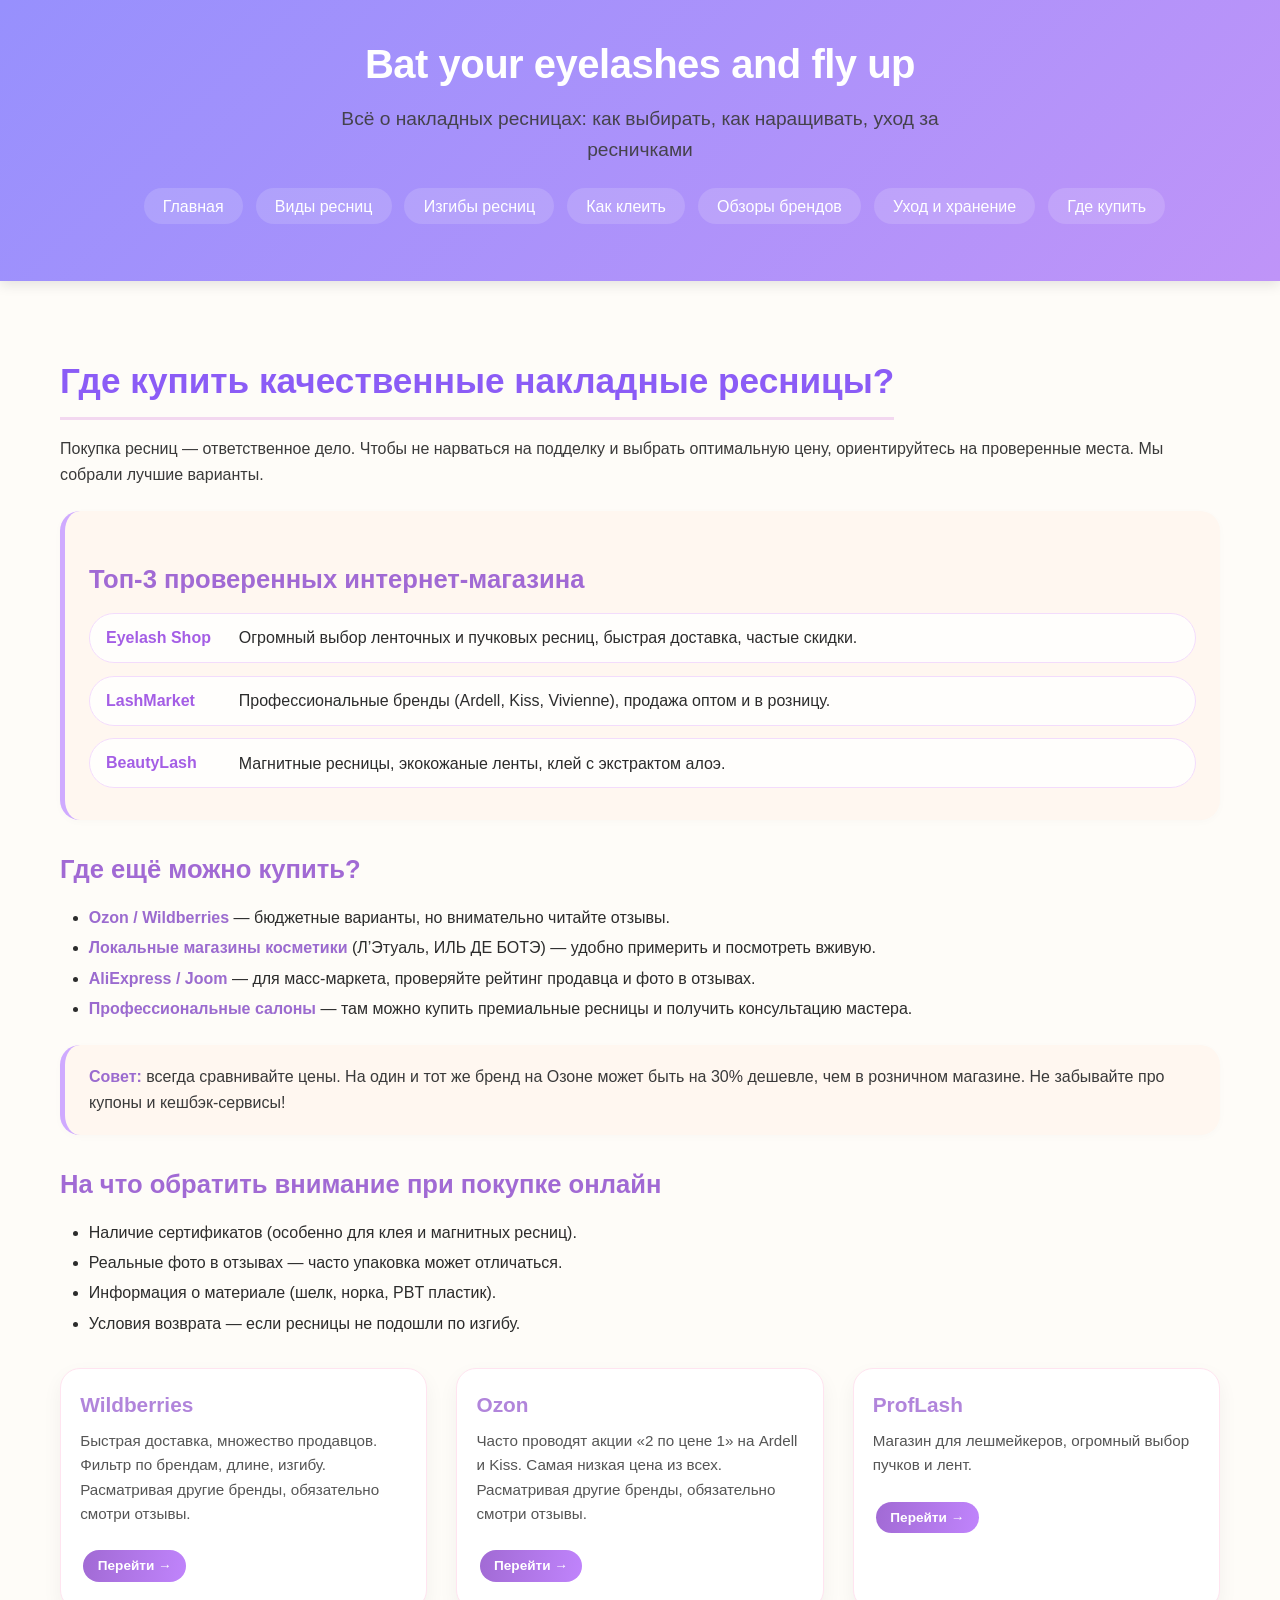
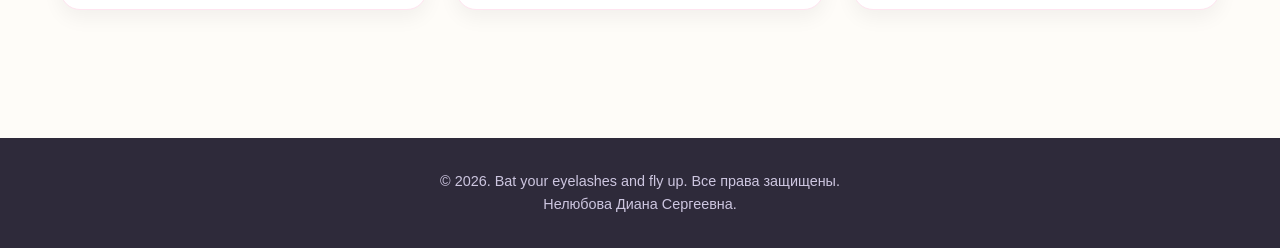
==== buy.html @ 488f1c17 "изменила название сайта,  структуру (добавила страниц)" ====
<!DOCTYPE html>
<html lang="ru">
<head>
    <meta charset="UTF-8">
    <meta name="viewport" content="width=device-width, initial-scale=1.0">
    <title>Где купить — Bat your eyelashes and fly up</title>
    <link rel="stylesheet" href="style.css">
</head>
<body>
    <header>
        <div class="container">
            <h1>Bat your eyelashes and fly up</h1>
            <p>Всё о накладных ресницах: как выбирать, как наращивать, уход за ресничками</p>
            <nav>
                <ul>
                    <li><a href="index.html">Главная</a></li>
                    <li><a href="types.html">Виды ресниц</a></li>
                    <li><a href="The-bends.html">Изгибы ресниц</a></li>
                    <li><a href="glue.html">Как клеить</a></li>
                    <li><a href="reviews.html">Обзоры брендов</a></li>
                    <li><a href="eyelash-care.html">Уход и хранение</a></li>
                    <li><a href="buy.html">Где купить</a></li>
                </ul>
            </nav>
        </div>
    </header>

    <main>
        <div class="container">
            <h2> Где купить качественные накладные ресницы?</h2>
            <p>Покупка ресниц — ответственное дело. Чтобы не нарваться на подделку и выбрать оптимальную цену, ориентируйтесь на проверенные места. Мы собрали лучшие варианты.</p>

            <div class="highlight">
                <h3> Топ‑3 проверенных интернет‑магазина</h3>
                <div class="store-item">
                    <span class="store-name">Eyelash Shop</span>
                    <span>Огромный выбор ленточных и пучковых ресниц, быстрая доставка, частые скидки.</span>
                </div>
                <div class="store-item">
                    <span class="store-name">LashMarket</span>
                    <span>Профессиональные бренды (Ardell, Kiss, Vivienne), продажа оптом и в розницу.</span>
                </div>
                <div class="store-item">
                    <span class="store-name">BeautyLash</span>
                    <span>Магнитные ресницы, экокожаные ленты, клей с экстрактом алоэ.</span>
                </div>
            </div>

            <h3> Где ещё можно купить?</h3>
            <ul>
                <li><strong>Ozon / Wildberries</strong> — бюджетные варианты, но внимательно читайте отзывы.</li>
                <li><strong>Локальные магазины косметики</strong> (Л’Этуаль, ИЛЬ ДЕ БОТЭ) — удобно примерить и посмотреть вживую.</li>
                <li><strong>AliExpress / Joom</strong> — для масс‑маркета, проверяйте рейтинг продавца и фото в отзывах.</li>
                <li><strong>Профессиональные салоны</strong> — там можно купить премиальные ресницы и получить консультацию мастера.</li>
            </ul>

            <div class="tip-box">
                <p> <strong>Совет:</strong> всегда сравнивайте цены. На один и тот же бренд на Озоне может быть на 30% дешевле, чем в розничном магазине. Не забывайте про купоны и кешбэк-сервисы!</p>
            </div>

            <h3> На что обратить внимание при покупке онлайн</h3>
            <ul>
                <li>Наличие сертификатов (особенно для клея и магнитных ресниц).</li>
                <li>Реальные фото в отзывах — часто упаковка может отличаться.</li>
                <li>Информация о материале (шелк, норка, PBT пластик).</li>
                <li>Условия возврата — если ресницы не подошли по изгибу.</li>
            </ul>

            <div class="card-grid">
                <div class="card">
                    <h4>Wildberries</h4>
                    <p>Быстрая доставка, множество продавцов. Фильтр по брендам, длине, изгибу. Расматривая другие бренды, обязательно смотри отзывы.</p>
                    <a href="#" class="btn btn-small">Перейти →</a>
                </div>
                <div class="card">
                    <h4> Ozon</h4>
                    <p>Часто проводят акции «2 по цене 1» на Ardell и Kiss. Самая низкая цена из всех. Расматривая другие бренды, обязательно смотри отзывы. </p>
                    <a href="#" class="btn btn-small">Перейти →</a>
                </div>
                <div class="card">
                    <h4> ProfLash</h4>
                    <p>Магазин для лешмейкеров, огромный выбор пучков и лент.</p>
                    <a href="#" class="btn btn-small">Перейти →</a>
                </div>
            </div>
        </div>
    </main>

    <footer>
        <div class="container">
            <p>&copy; 2026. Bat your eyelashes and fly up. Все права защищены.</p>
            <p>Нелюбова Диана Сергеевна.</p>
        </div>
    </footer>
</body>
</html>
---- style.css ----
:root {
  /* светлая тема (по умолчанию) */
  --bg-primary: #fff9f7;
  --bg-secondary: #ffe9e3;
  --text-primary: #2d1b2e;
  --text-secondary: #5e3a5e;
  --accent: #d49b8f;
  --accent-hover: #b87a6e;
  --card-bg: #ffffff;
  --border: #f0d5cf;
  --header-bg: #fff0eb;
  --footer-bg: #fae6df;
  --btn-primary-bg: #d49b8f;
  --btn-primary-text: #2d1b2e;
  --shadow: rgba(0,0,0,0.05);
}

body.dark {
  --bg-primary: #1e1a2b;
  --bg-secondary: #2a2438;
  --text-primary: #f0e9f0;
  --text-secondary: #cdb8d4;
  --accent: #c28b7a;
  --accent-hover: #a56f60;
  --card-bg: #2d263b;
  --border: #433c55;
  --header-bg: #231f32;
  --footer-bg: #181524;
  --btn-primary-bg: #c28b7a;
  --btn-primary-text: #1e1a2b;
  --shadow: rgba(0,0,0,0.3);
}

* {
margin: 0;
padding: 0;
box-sizing: border-box;
}

body {
font-family: 'Segoe UI', 'Arial', sans-serif;
line-height: 1.6;
color: #2c2c2c;
background-color: #fefcf8;
}

.container {
max-width: 1200px;
margin: 0 auto;
padding: 0 20px;
}

/* Header */
header {
background: linear-gradient(135deg, #9790fd 0%, #bf94f8 100%);
padding: 2rem 0;
text-align: center;
color: white;
box-shadow: 0 4px 12px rgba(0, 0, 0, 0.1);
}

header h1 {
font-size: 2.5rem;
margin-bottom: 0.5rem;
letter-spacing: -0.5px;
}

header p {
font-size: 1.2rem;
opacity: 0.9;
max-width: 700px;
margin: 0 auto;
}

/* Navigation */
nav ul {
list-style: none;
display: flex;
justify-content: center;
flex-wrap: wrap;
gap: 0.8rem;
margin-top: 1.8rem;
}

nav a {
color: white;
text-decoration: none;
padding: 0.6rem 1.2rem;
border-radius: 40px;
font-weight: 500;
transition: all 0.3s ease;
background: rgba(255, 255, 255, 0.15);
backdrop-filter: blur(2px);
}

nav a:hover {
background: rgba(255, 255, 255, 0.35);
transform: translateY(-2px);
}

/* Main content */
main {
padding: 3rem 0;
min-height: 70vh;
}

section {
margin-bottom: 3rem;
}

h2 {
color: #8b5cf6;
font-size: 2.2rem;
margin: 1.5rem 0 1rem 0;
padding-bottom: 0.5rem;
border-bottom: 3px solid #f3d8f0;
display: inline-block;
}

h3 {
color: #a16ad4;
font-size: 1.6rem;
margin-top: 1.8rem;
margin-bottom: 0.8rem;
font-weight: 600;
}

p {
margin-bottom: 1rem;
color: #3a3a3a;
}

/* Списки */
ul, ol {
margin: 1rem 0 1.5rem 1.8rem;
}

li {
margin-bottom: 0.4rem;
line-height: 1.5;
}

strong {
color: #9b6bcf;
}

/* Карточки для обзоров, товаров */
.card-grid {
display: flex;
flex-wrap: wrap;
gap: 1.8rem;
margin: 2rem 0;
}

.card {
background: white;
border-radius: 20px;
overflow: hidden;
box-shadow: 0 8px 20px rgba(0, 0, 0, 0.05);
transition: transform 0.25s, box-shadow 0.25s;
flex: 1 1 280px;
padding: 1.2rem;
border: 1px solid #ffe4f0;
}

.card:hover {
transform: translateY(-5px);
box-shadow: 0 15px 30px rgba(0, 0, 0, 0.1);
}

.card h4 {
font-size: 1.3rem;
color: #b185db;
margin-bottom: 0.5rem;
}

.card p {
font-size: 0.95rem;
color: #555;
}

/* Таблицы (для сравнения, брендов) */
table {
width: 100%;
border-collapse: collapse;
background: white;
border-radius: 16px;
overflow: hidden;
box-shadow: 0 2px 12px rgba(0, 0, 0, 0.05);
margin: 1.5rem 0;
}

th, td {
padding: 0.9rem 1rem;
text-align: left;
border-bottom: 1px solid #f0e0e8;
}

th {
background: #f8f0fc;
color: #7c4d9e;
font-weight: 700;
font-size: 1rem;
}

tr:hover td {
background-color: #fef6fb;
}

/* Кнопки (для покупки, деталей) */
.btn {
display: inline-block;
background: linear-gradient(100deg, #a16ad4, #c084fc);
color: white;
padding: 0.6rem 1.2rem;
border-radius: 40px;
text-decoration: none;
font-weight: 600;
transition: all 0.2s;
border: none;
cursor: pointer;
margin: 0.5rem 0.2rem;
}

.btn-small {
padding: 0.3rem 0.9rem;
font-size: 0.85rem;
}

.btn:hover {
background: #8b5cf6;
transform: scale(0.97);
box-shadow: 0 4px 10px rgba(0,0,0,0.1);
}

/* Блок с советами, акценты */
.highlight, .tip-box {
background: #fff7f0;
border-left: 5px solid #cfaaff;
padding: 1.2rem 1.5rem;
border-radius: 20px;
margin: 1.5rem 0;
box-shadow: 0 2px 8px rgba(0,0,0,0.02);
}

.tip-box p {
margin-bottom: 0;
}

/* Формы (возможно для связи / комментариев) */
.form-group {
margin-bottom: 1rem;
}

label {
display: block;
font-weight: 600;
color: #6b46a0;
margin-bottom: 0.3rem;
}

input, textarea, select {
width: 100%;
padding: 0.7rem;
border: 1px solid #e2cbe8;
border-radius: 24px;
background: white;
font-family: inherit;
}

input:focus, textarea:focus {
outline: none;
border-color: #b77ce0;
box-shadow: 0 0 0 3px rgba(161, 106, 212, 0.2);
}

/* Секция "Где купить" — список магазинов */
.store-item {
display: flex;
align-items: baseline;
gap: 0.8rem;
background: #ffffffcc;
padding: 0.7rem 1rem;
border-radius: 50px;
margin-bottom: 0.8rem;
backdrop-filter: blur(4px);
border: 1px solid #f3dcfc;
}

.store-name {
font-weight: bold;
min-width: 120px;
color: #a45ee5;
}

/* footer */
footer {
background: #2e2a3a;
color: #ddd8e8;
text-align: center;
padding: 2rem 0;
margin-top: 3rem;
font-size: 0.9rem;
}

footer p {
color: #cdc6e0;
margin: 0;
}

/* Адаптивность */
@media (max-width: 768px) {
header h1 {
font-size: 1.8rem;
}

header p {
font-size: 1rem;
}

nav ul {
flex-direction: column;
align-items: stretch;
gap: 0.5rem;
margin: 1rem 1rem 0;
}

nav a {
display: block;
text-align: center;
}

h2 {
font-size: 1.7rem;
}

h3 {
font-size: 1.3rem;
}

.container {
padding: 0 16px;
}

table, th, td {
font-size: 0.85rem;
padding: 0.6rem;
}

.card-grid {
flex-direction: column;
}
}

/* дополнительные мелочи для красоты */
img {
max-width: 100%;
border-radius: 16px;
}

hr {
margin: 1.8rem 0;
border: none;
height: 2px;
background: linear-gradient(90deg, #f0d0d8, #d9b4f0, #f0d0d8);
}

/* Стили для галереи (если потребуется) */
.gallery {
display: flex;
flex-wrap: wrap;
gap: 1rem;
justify-content: center;
}

/* Иконки или метки */
.badge {
background: #eeddff;
color: #8a4fc2;
font-size: 0.7rem;
padding: 0.2rem 0.6rem;
border-radius: 40px;
font-weight: bold;
margin-left: 0.5rem;
}
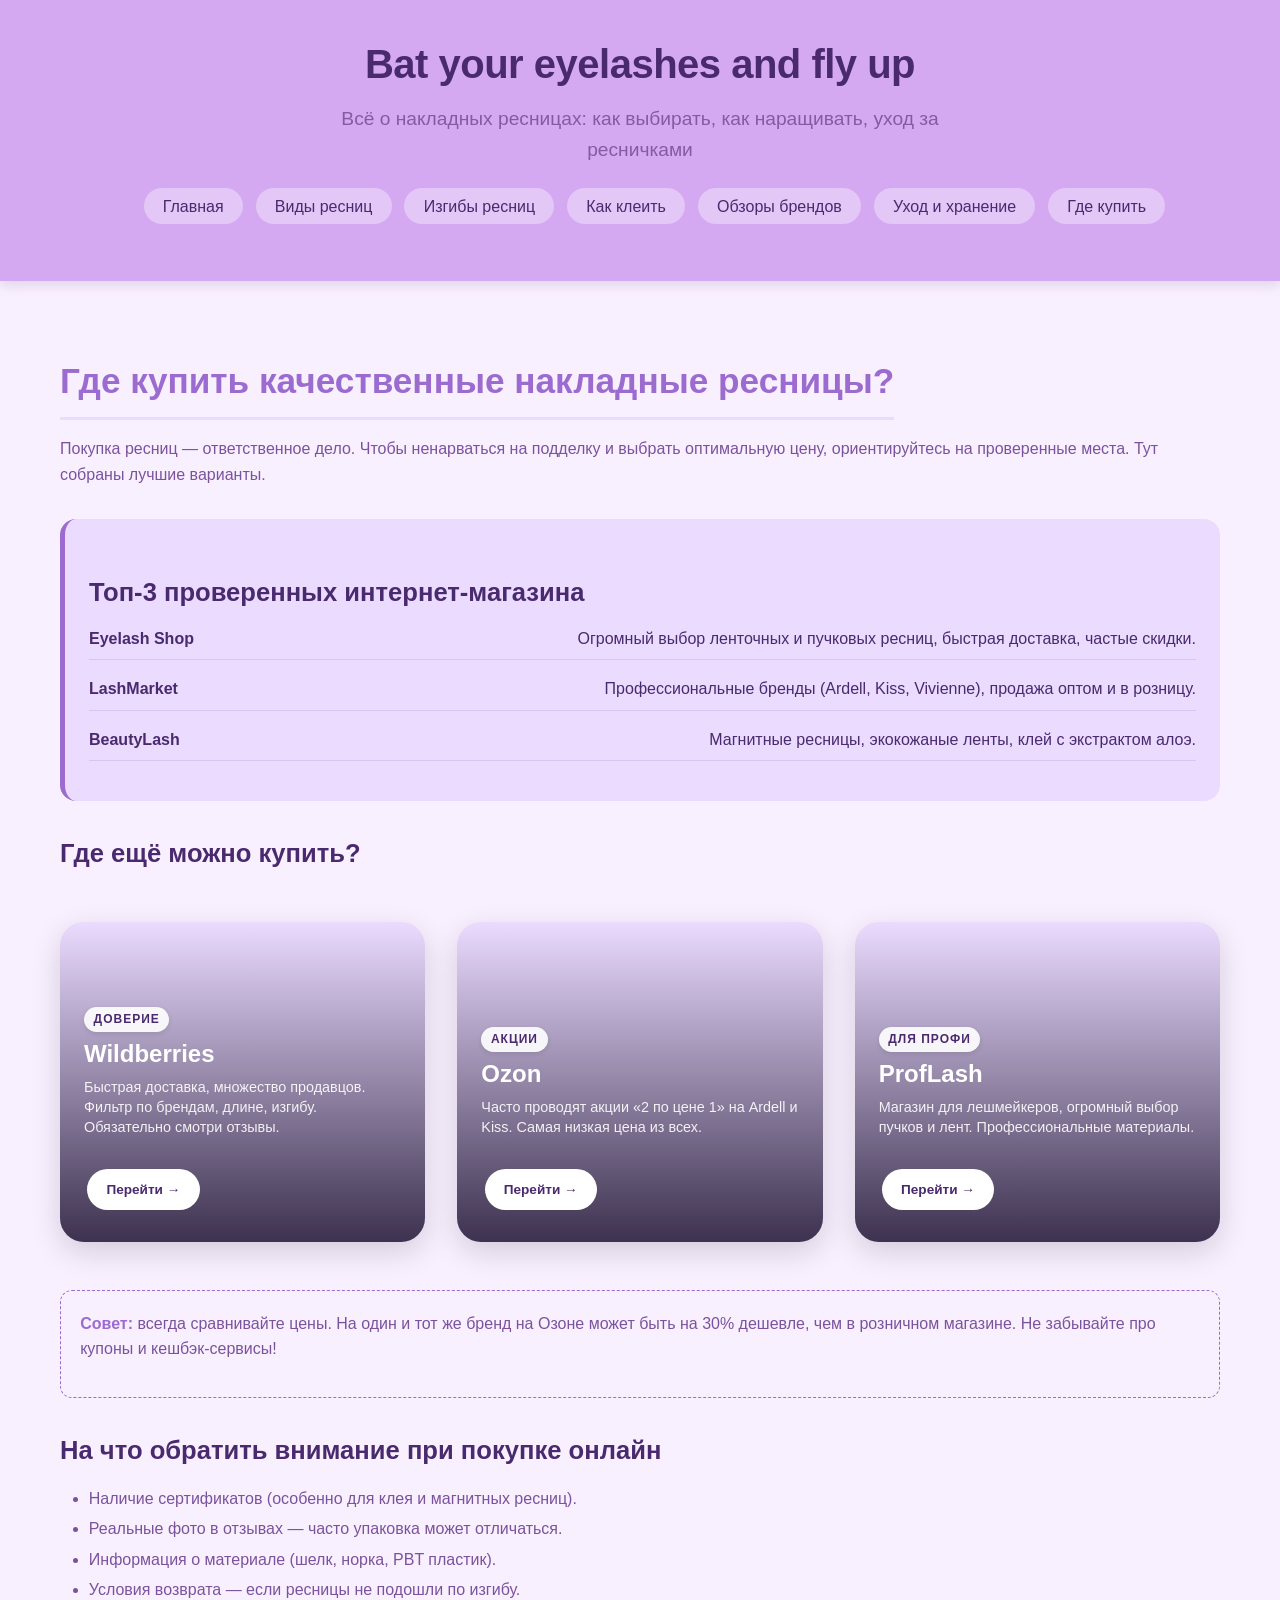
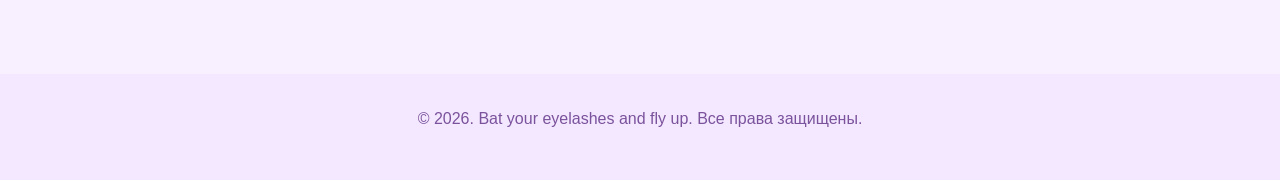
==== commit 6c7ca756: "сделана последняя страница и ее оформление (все ссылки переходы будут добавены позже) исправила путь" ====
--- a/buy.html
+++ b/buy.html
@@ -4,7 +4,7 @@
     <meta charset="UTF-8">
     <meta name="viewport" content="width=device-width, initial-scale=1.0">
     <title>Где купить — Bat your eyelashes and fly up</title>
-    <link rel="stylesheet" href="style.css">
+    <link rel="stylesheet" href="style/buy.css">
 </head>
 <body>
     <header>
@@ -28,7 +28,7 @@
     <main>
         <div class="container">
             <h2> Где купить качественные накладные ресницы?</h2>
-            <p>Покупка ресниц — ответственное дело. Чтобы не нарваться на подделку и выбрать оптимальную цену, ориентируйтесь на проверенные места. Мы собрали лучшие варианты.</p>
+            <p>Покупка ресниц — ответственное дело. Чтобы ненарваться на подделку и выбрать оптимальную цену, ориентируйтесь на проверенные места. Тут собраны лучшие варианты.</p>
 
             <div class="highlight">
                 <h3> Топ‑3 проверенных интернет‑магазина</h3>
@@ -47,12 +47,36 @@
             </div>
 
             <h3> Где ещё можно купить?</h3>
-            <ul>
-                <li><strong>Ozon / Wildberries</strong> — бюджетные варианты, но внимательно читайте отзывы.</li>
-                <li><strong>Локальные магазины косметики</strong> (Л’Этуаль, ИЛЬ ДЕ БОТЭ) — удобно примерить и посмотреть вживую.</li>
-                <li><strong>AliExpress / Joom</strong> — для масс‑маркета, проверяйте рейтинг продавца и фото в отзывах.</li>
-                <li><strong>Профессиональные салоны</strong> — там можно купить премиальные ресницы и получить консультацию мастера.</li>
-            </ul>
+            <div class="store-grid">
+    <article class="store-card" data-bg="url('https://images.unsplash.com/photo-1542291026-7eec264c27ff?q=80&w=500&auto=format&fit=crop')">
+        <div class="store-card__content">
+            <span class="store-badge">Доверие</span>
+            <h4>Wildberries</h4>
+            <p>Быстрая доставка, множество продавцов. Фильтр по брендам, длине, изгибу. Обязательно смотри отзывы.</p>
+            <a href="" class="btn btn-small">Перейти →</a>
+        </div>
+    </article>
+
+    <article class="store-card" data-bg="url('https://images.unsplash.com/photo-1556228497-fd3eb5e95703?q=80&w=500&auto=format&fit=crop')">
+        <div class="store-card__content">
+            <span class="store-badge">Акции</span>
+            <h4>Ozon</h4>
+            <p>Часто проводят акции «2 по цене 1» на Ardell и Kiss. Самая низкая цена из всех.</p>
+            <a href="" class="btn btn-small">Перейти →</a>
+
+        </div>
+    </article>
+
+    <article class="store-card" data-bg="url('https://images.unsplash.com/photo-1581091226825-a6a2a5aee158?q=80&w=500&auto=format&fit=crop')">
+        <div class="store-card__content">
+            <span class="store-badge">Для профи</span>
+            <h4>ProfLash</h4>
+            <p>Магазин для лешмейкеров, огромный выбор пучков и лент. Профессиональные материалы.</p>
+            <a href="" class="btn btn-small">Перейти →</a>
+        </div>
+    </article>
+</div>
+
 
             <div class="tip-box">
                 <p> <strong>Совет:</strong> всегда сравнивайте цены. На один и тот же бренд на Озоне может быть на 30% дешевле, чем в розничном магазине. Не забывайте про купоны и кешбэк-сервисы!</p>
@@ -66,22 +90,7 @@
                 <li>Условия возврата — если ресницы не подошли по изгибу.</li>
             </ul>
 
-            <div class="card-grid">
-                <div class="card">
-                    <h4>Wildberries</h4>
-                    <p>Быстрая доставка, множество продавцов. Фильтр по брендам, длине, изгибу. Расматривая другие бренды, обязательно смотри отзывы.</p>
-                    <a href="#" class="btn btn-small">Перейти →</a>
-                </div>
-                <div class="card">
-                    <h4> Ozon</h4>
-                    <p>Часто проводят акции «2 по цене 1» на Ardell и Kiss. Самая низкая цена из всех. Расматривая другие бренды, обязательно смотри отзывы. </p>
-                    <a href="#" class="btn btn-small">Перейти →</a>
-                </div>
-                <div class="card">
-                    <h4> ProfLash</h4>
-                    <p>Магазин для лешмейкеров, огромный выбор пучков и лент.</p>
-                    <a href="#" class="btn btn-small">Перейти →</a>
-                </div>
+        
             </div>
         </div>
     </main>
@@ -89,7 +98,6 @@
     <footer>
         <div class="container">
             <p>&copy; 2026. Bat your eyelashes and fly up. Все права защищены.</p>
-            <p>Нелюбова Диана Сергеевна.</p>
         </div>
     </footer>
 </body>
--- a/style/buy.css
+++ b/style/buy.css
@@ -0,0 +1,337 @@
+:root {
+  --bg-primary: #F9F0FF;
+  --bg-secondary: #EADBFF;
+  --text-primary: #4A2A6E;
+  --text-secondary: #7B529C;
+  --accent: #9B6BCF;
+  --accent-hover: #8254B3;
+  --card-bg: #FFFFFF;
+  --border: #D9C4F5;
+  --header-bg: #D4A9F2;
+  --footer-bg: #F3E8FF;
+  --btn-primary-bg: linear-gradient(135deg, #9B6BCF, #7B529C);
+  --btn-primary-text: #FFFFFF;
+  --shadow: rgba(75, 42, 107, 0.15);
+}
+
+body.dark {
+  --bg-primary: #2A1F3C;
+  --bg-secondary: #3E2F5A;
+  --text-primary: #E0D5F5;
+  --text-secondary: #C4B3E0;
+  --accent: #A98BD6;
+  --accent-hover: #9273C0;
+  --card-bg: #3A2B4A;
+  --border: #5A457A;
+  --header-bg: #4A3A5C;
+  --footer-bg: #352845;
+  --btn-primary-bg: linear-gradient(135deg, #A98BD6, #8A6FB8);
+  --btn-primary-text: #2A1F3C;
+  --shadow: rgba(0, 0, 0, 0.4);
+}
+
+* {
+  margin: 0;
+  padding: 0;
+  box-sizing: border-box;
+}
+
+body {
+  font-family: 'Segoe UI', 'Arial', sans-serif;
+  line-height: 1.6;
+  color: var(--text-primary);
+  background-color: var(--bg-primary);
+  transition: background-color 0.3s, color 0.3s;
+}
+
+.container {
+  max-width: 1200px;
+  margin: 0 auto;
+  padding: 0 20px;
+}
+
+header {
+  background-color: var(--header-bg);
+  padding: 2rem 0;
+  text-align: center;
+  color: var(--text-primary);
+  box-shadow: 0 4px 12px var(--shadow);
+}
+
+header h1 {
+  font-size: 2.5rem;
+  margin-bottom: 0.5rem;
+  letter-spacing: -0.5px;
+  color: var(--text-primary);
+}
+
+header p {
+  font-size: 1.2rem;
+  opacity: 0.9;
+  max-width: 700px;
+  margin: 0 auto;
+  color: var(--text-secondary);
+}
+
+nav ul {
+  list-style: none;
+  display: flex;
+  justify-content: center;
+  flex-wrap: wrap;
+  gap: 0.8rem;
+  margin-top: 1.8rem;
+}
+
+nav a {
+  color: var(--text-primary);
+  text-decoration: none;
+  padding: 0.6rem 1.2rem;
+  border-radius: 40px;
+  font-weight: 500;
+  transition: all 0.3s ease;
+  background: rgba(255, 255, 255, 0.35);
+  backdrop-filter: blur(2px);
+}
+
+nav a:hover {
+  background: rgba(255, 255, 255, 0.35);
+  transform: translateY(-2px);
+  color: #FFFFFF;
+}
+
+main {
+  padding: 3rem 0;
+  min-height: 70vh;
+}
+
+h2 {
+  color: var(--accent);
+  font-size: 2.2rem;
+  margin: 1.5rem 0 1rem 0;
+  padding-bottom: 0.5rem;
+  border-bottom: 3px solid var(--bg-secondary);
+  display: inline-block;
+}
+
+h3 {
+  color: var(--text-primary);
+  font-size: 1.6rem;
+  margin-top: 1.8rem;
+  margin-bottom: 0.8rem;
+  font-weight: 600;
+}
+
+p {
+  margin-bottom: 1rem;
+  color: var(--text-secondary);
+}
+
+ul,
+ol {
+  margin: 1rem 0 1.5rem 1.8rem;
+}
+
+li {
+  margin-bottom: 0.4rem;
+  line-height: 1.5;
+  color: var(--text-secondary);
+}
+
+strong {
+  color: var(--accent);
+}
+
+.highlight {
+  background-color: var(--bg-secondary);
+  padding: 1.5rem;
+  border-radius: 16px;
+  border-left: 5px solid var(--accent);
+  margin: 2rem 0;
+}
+
+.store-item {
+  display: flex;
+  justify-content: space-between;
+  align-items: baseline;
+  margin-bottom: 1rem;
+  padding-bottom: 0.5rem;
+  border-bottom: 1px solid var(--border);
+}
+
+.store-name {
+  font-weight: 600;
+  color: var(--text-primary);
+  flex: 0 0 200px;
+}
+
+.tip-box {
+  background-color: var(--bg-primary);
+  padding: 1.2rem;
+  border-radius: 12px;
+  border: 1px dashed var(--accent);
+  margin: 2rem 0;
+}
+
+.card-grid {
+  display: flex;
+  flex-wrap: wrap;
+  gap: 1.8rem;
+  margin: 2rem 0;
+}
+
+.card {
+  background: var(--card-bg);
+  border-radius: 20px;
+  overflow: hidden;
+  box-shadow: 0 8px 20px var(--shadow);
+  transition: transform 0.25s, box-shadow 0.25s;
+  flex: 1 1 280px;
+  padding: 1.2rem;
+  border: 1px solid var(--border);
+}
+
+.card:hover {
+  transform: translateY(-5px);
+  box-shadow: 0 15px 30px rgba(75, 42, 107, 0.2);
+}
+
+.card h4 {
+  font-size: 1.3rem;
+  color: var(--accent);
+  margin-bottom: 0.5rem;
+}
+
+.card p {
+  font-size: 0.95rem;
+  color: var(--text-secondary);
+}
+
+.btn {
+  display: inline-block;
+  background: var(--btn-primary-bg);
+  color: var(--btn-primary-text);
+  padding: 0.6rem 1.2rem;
+  border-radius: 40px;
+  text-decoration: none;
+  font-weight: 600;
+  transition: all 0.2s;
+  border: none;
+  cursor: pointer;
+  margin: 0.5rem 0.2rem;
+}
+
+.btn-small {
+  padding: 0.3rem 0.9rem;
+  font-size: 0.85rem;
+}
+
+.btn:hover {
+  transform: scale(0.97);
+  box-shadow: 0 4px 10px rgba(0, 0, 0, 0.1);
+}
+
+footer {
+  background-color: var(--footer-bg);
+  padding: 2rem 0;
+  text-align: center}
+
+.store-grid {
+    display: grid;
+    grid-template-columns: repeat(auto-fit, minmax(280px, 1fr));
+    gap: 2rem;
+    margin: 3rem 0;
+}
+
+.store-card {
+    position: relative;
+    height: 320px;
+    border-radius: 24px;
+    overflow: hidden;
+    background-color: var(--bg-secondary); 
+    background-image: var(--bg-image); 
+    background-size: cover;
+    background-position: center;
+    box-shadow: 0 10px 30px rgba(0, 0, 0, 0.15);
+    transition: transform 0.3s ease, box-shadow 0.3s ease;
+    display: flex;
+    align-items: flex-end; 
+    padding: 1.5rem;
+}
+
+.store-card[data-bg] {
+    --bg-image: var(--data-bg);
+}
+
+.store-card::before {
+    content: '';
+    position: absolute;
+    inset: 0;
+    background: linear-gradient(to top, rgba(42, 31, 60, 0.9), transparent); 
+    pointer-events: none;
+}
+
+.store-card:hover {
+    transform: translateY(-8px);
+    box-shadow: 0 20px 40px rgba(0, 0, 0, 0.25);
+}
+
+.store-card__content {
+    position: relative;
+    z-index: 2;
+    display: flex;
+    flex-direction: column;
+}
+
+.store-badge {
+    font-size: 0.75rem;
+    font-weight: 700;
+    text-transform: uppercase;
+    letter-spacing: 1px;
+    color: var(--text-primary);
+    background: rgba(255, 255, 255, 0.9);
+    padding: 0.2rem 0.6rem;
+    border-radius: 99px;
+    margin-bottom: 0.5rem;
+    align-self: flex-start;
+    box-shadow: 0 2px 5px rgba(0,0,0,0.1);
+}
+
+.store-card h4 {
+    font-size: 1.5rem;
+    color: #fff; 
+    margin: 0 0 0.5rem 0;
+    line-height: 1.2;
+}
+
+.store-card p {
+    color: rgba(255, 255, 255, 0.9); 
+    font-size: 0.9rem;
+    margin-bottom: 1.5rem;
+    line-height: 1.4;
+}
+
+.store-card .btn {
+    background: #fff;
+    color: var(--text-primary);
+    padding: 0.6rem 1.2rem;
+    border-radius: 50px;
+    font-weight: 700;
+    text-decoration: none;
+    align-self: flex-start;
+    transition: all 0.2s;
+}
+
+.store-card .btn:hover {
+    background: var(--accent);
+    color: #fff;
+    transform: scale(1.05);
+}
+
+@media (max-width: 600px) {
+    .store-card {
+        height: 280px;
+    }
+    .store-card h4 {
+        font-size: 1.3rem;
+    }
+}
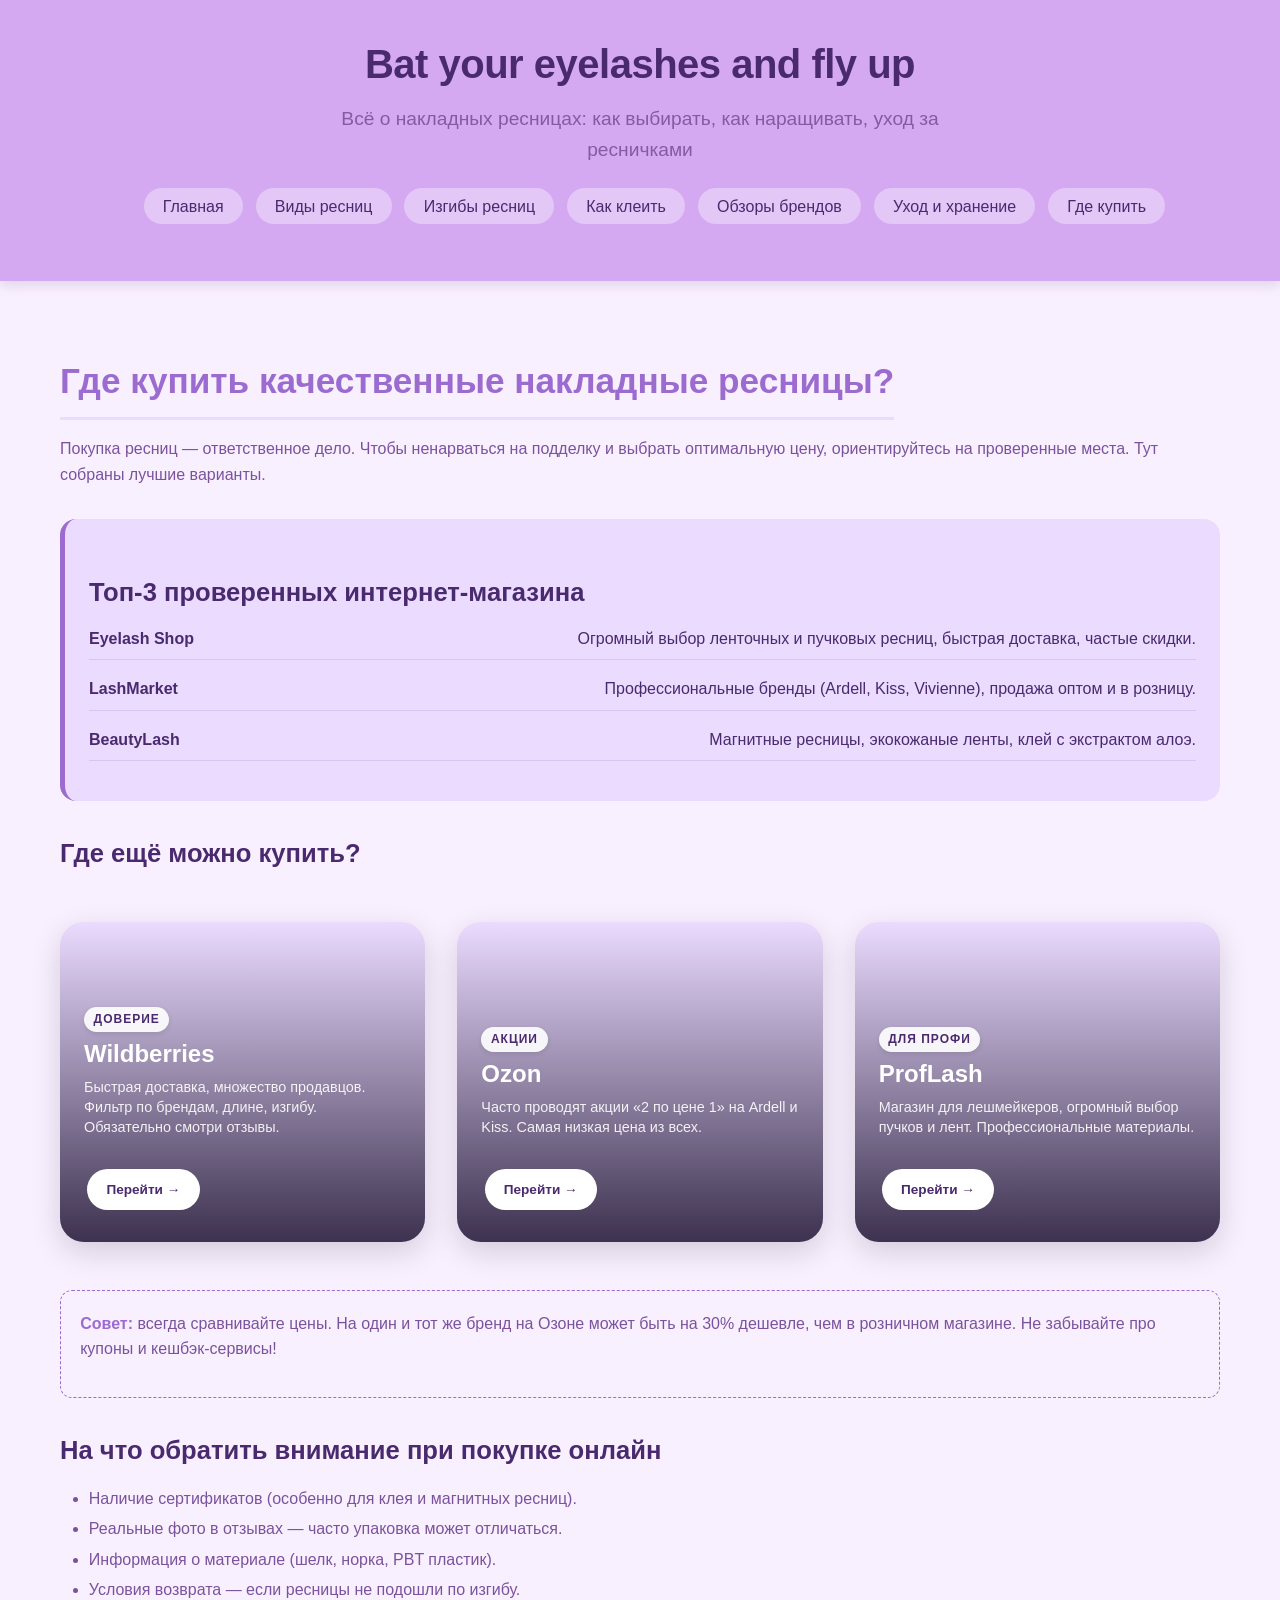
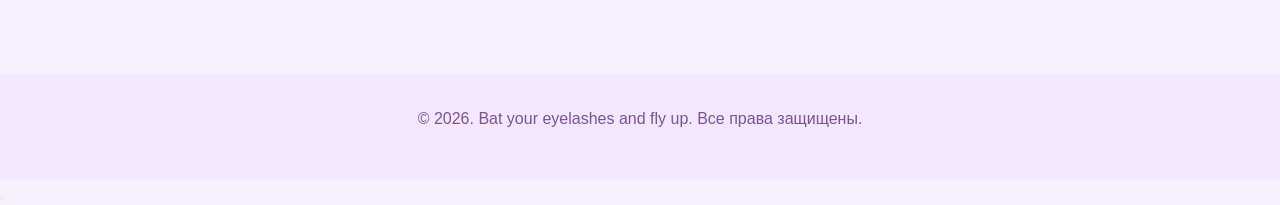
==== commit b2580573: "сделаны все страницы, дофомить страницу про клей и добавить фото, полностью изменила java(утром дора" ====
--- a/buy.html
+++ b/buy.html
@@ -89,8 +89,6 @@
                 <li>Информация о материале (шелк, норка, PBT пластик).</li>
                 <li>Условия возврата — если ресницы не подошли по изгибу.</li>
             </ul>
-
-        
             </div>
         </div>
     </main>
@@ -100,5 +98,6 @@
             <p>&copy; 2026. Bat your eyelashes and fly up. Все права защищены.</p>
         </div>
     </footer>
+    <script src="java/script.js"></script>
 </body>
 </html>
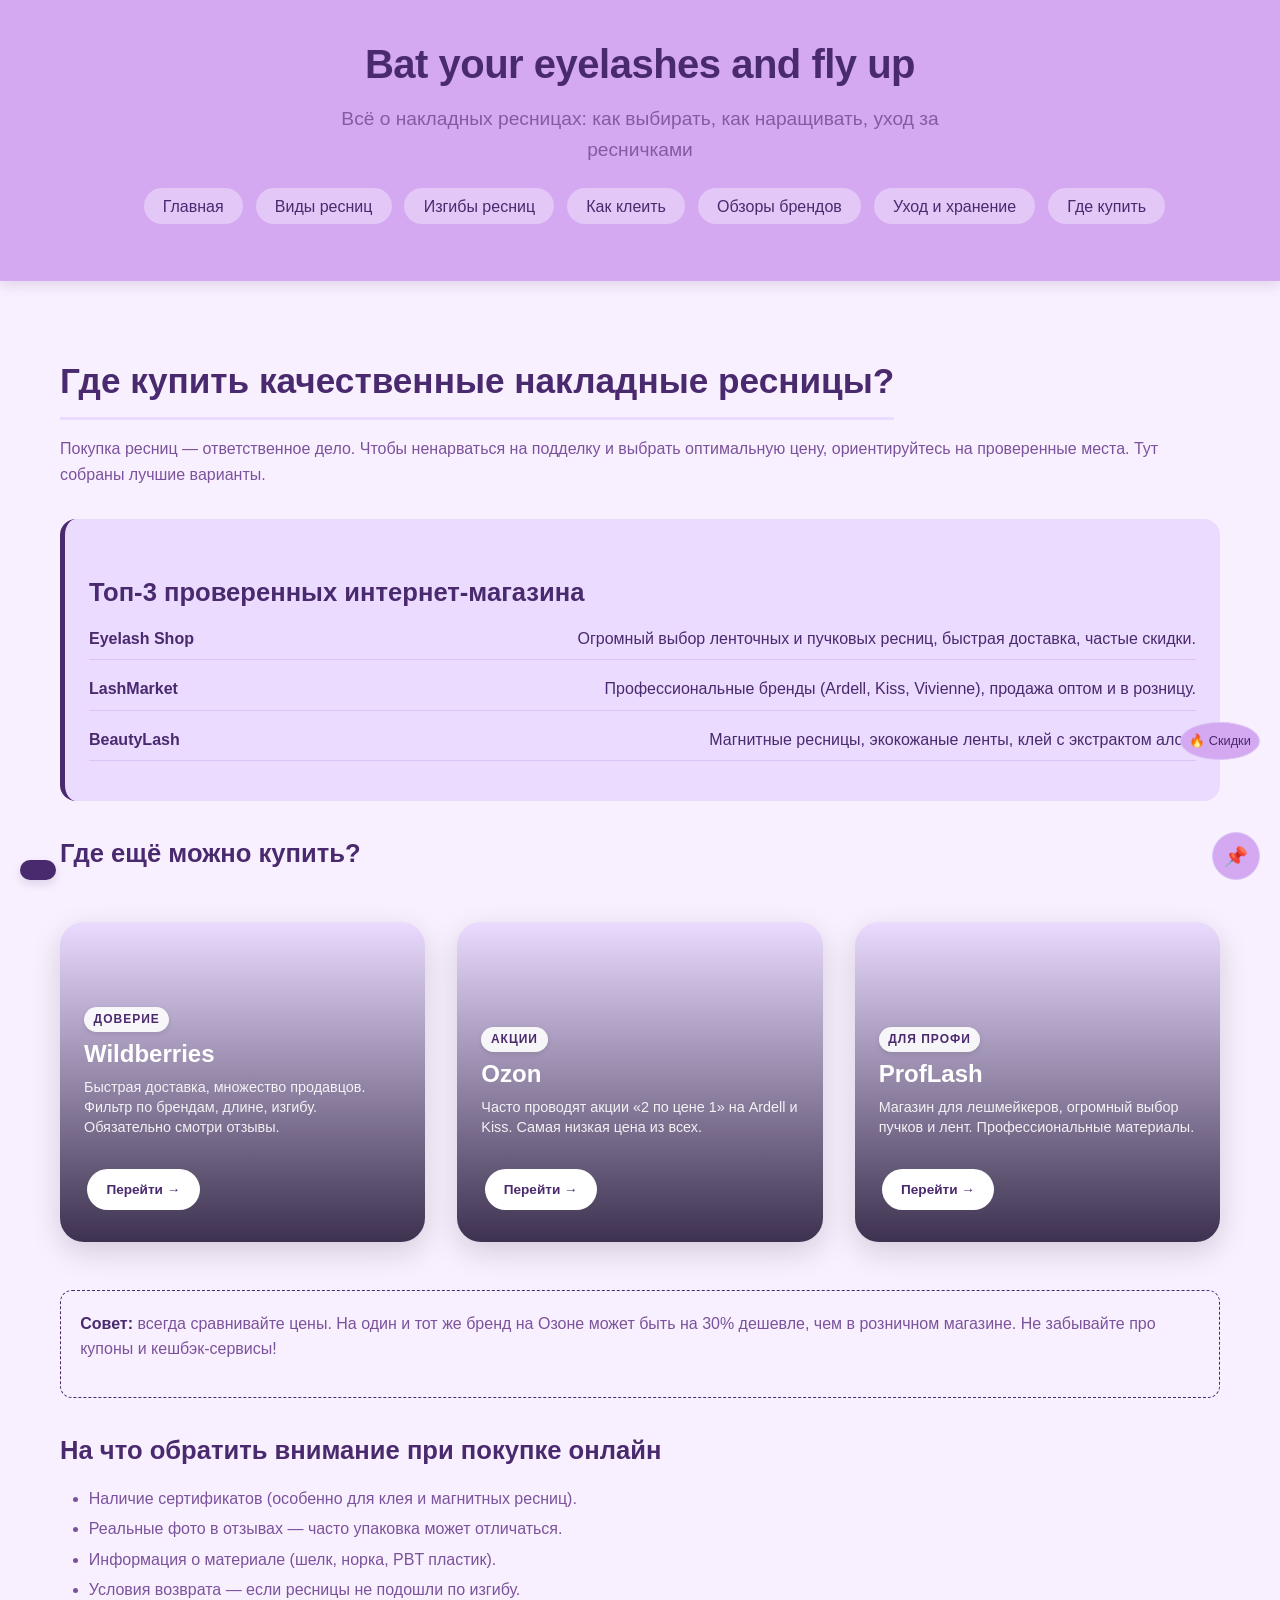
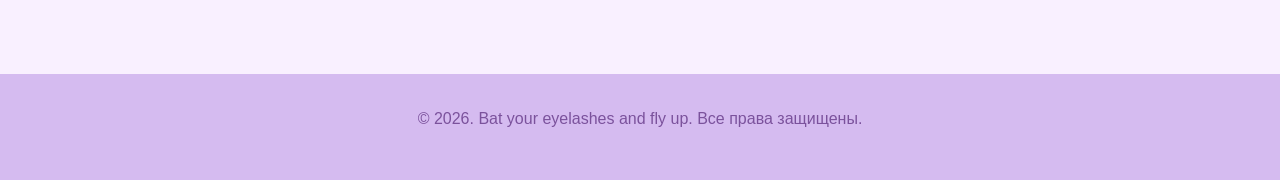
==== commit df68af3f: "финальный вариант, выполнины задания по скрипту работает подбор , коегде подправил код и цвет" ====
--- a/buy.html
+++ b/buy.html
@@ -90,7 +90,6 @@
                 <li>Условия возврата — если ресницы не подошли по изгибу.</li>
             </ul>
             </div>
-        </div>
     </main>
 
     <footer>
--- a/style/buy.css
+++ b/style/buy.css
@@ -3,12 +3,12 @@
   --bg-secondary: #EADBFF;
   --text-primary: #4A2A6E;
   --text-secondary: #7B529C;
-  --accent: #9B6BCF;
-  --accent-hover: #8254B3;
-  --card-bg: #FFFFFF;
+  --accent: #4A2A6E;
+  --accent-hover: #8854b3;
+  --card-bg: #D4A9F2;
   --border: #D9C4F5;
   --header-bg: #D4A9F2;
-  --footer-bg: #F3E8FF;
+  --footer-bg: #d5bbf0;
   --btn-primary-bg: linear-gradient(135deg, #9B6BCF, #7B529C);
   --btn-primary-text: #FFFFFF;
   --shadow: rgba(75, 42, 107, 0.15);
@@ -30,6 +30,26 @@
   --shadow: rgba(0, 0, 0, 0.4);
 }
 
+
+.theme-toggle-btn {
+  position: fixed;
+  bottom: 20px;
+  left: 20px;
+  background: var(--accent);
+  color: white;
+  border: none;
+  border-radius: 40px;
+  padding: 10px 18px;
+  cursor: pointer;
+  font-weight: bold;
+  z-index: 1000;
+  box-shadow: 0 4px 10px var(--shadow);
+  transition: all 0.2s;
+}
+.theme-toggle-btn:hover {
+  transform: scale(0.97);
+}
+
 * {
   margin: 0;
   padding: 0;
@@ -102,6 +122,10 @@
 main {
   padding: 3rem 0;
   min-height: 70vh;
+}
+
+section {
+  margin-bottom: 3rem;
 }
 
 h2 {
@@ -335,3 +359,161 @@
         font-size: 1.3rem;
     }
 }
+
+@media (max-width: 480px) {
+  header h1 {
+    font-size: 1.8rem;
+  }
+  .card-grid {
+    flex-direction: column;
+  }
+  .card {
+    flex: none;
+  }
+  .theme-toggle-btn {
+    bottom: 15px;
+    top: auto;
+    right: 50%;
+    transform: translateX(50%);
+    padding: 10px 15px;
+    font-size: 0.9rem;
+  }
+}
+
+@media (min-width: 481px) and (max-width: 768px) {
+  header h1 {
+    font-size: 2rem;
+  }
+  .card-grid {
+    flex-direction: column;
+  }
+  .card {
+    flex: none;
+  }
+  .no-go-list {
+    grid-template-columns: 1fr;
+  }
+  .styled-table th, .styled-table td {
+    padding: 0.8rem;
+    font-size: 0.85rem;
+  }}
+
+
+  #sales-badge {
+  position: fixed;
+  bottom: 140px;
+  right: 20px;   
+  left: auto;    
+  width: 80px;
+  padding: 8px;
+  background: var(--card-bg);
+  border: 1px solid var(--border);
+  border-radius: 6px;
+  box-shadow: var(--shadow-sm);
+  color: var(--text);
+  font-size: 0.8rem;
+  cursor: pointer;
+  z-index: 997;
+  display: flex;
+  align-items: center;
+  justify-content: center;
+  text-align: center;
+  user-select: none;
+  border-radius: 50%;
+}
+#sales-badge:hover {
+  box-shadow: var(--shadow-lg);
+}
+
+#sales-compact {
+  position: fixed;
+  bottom: 200px;
+  right: 20px;       
+  left: auto;
+  width: 260px;
+  max-height: 220px;
+  background: var(--card-bg);
+  border: 1px solid var(--border);
+  border-radius: 10px;
+  padding: 10px;
+  box-shadow: var(--shadow-lg);
+  z-index: 996;
+  display: none;
+  overflow-y: auto;
+  font-family: inherit;
+}
+
+#pin-btn {
+  position: fixed;
+  bottom: 20px;
+  right: 20px;
+  width: 48px;
+  height: 48px;
+  background: var(--card-bg);
+  border: 1px solid var(--border);
+  border-radius: 50%;
+  box-shadow: var(--shadow-sm);
+  color: var(--accent);
+  cursor: pointer;
+  z-index: 999;
+  display: flex;
+  align-items: center;
+  justify-content: center;
+  font-size: 1.2rem;
+  padding: 0;
+  transition: all 0.2s ease;
+  user-select: none;
+}
+#pin-btn:hover {
+  transform: scale(1.05);
+  box-shadow: var(--shadow-lg);
+}
+
+#favorites-compact {
+  position: fixed;
+  bottom: 80px;
+  right: 20px;
+  width: 280px;
+  max-height: 240px;
+  background: #3A2B4A;
+  border: 1px solid var(--border);
+  border-radius: 10px;
+  padding: 10px;
+  box-shadow: var(--shadow-lg);
+  z-index: 998;
+  display: none;
+  overflow-y: auto;
+  font-family: inherit;
+}
+
+#favorites-compact li {
+  display: flex;
+  justify-content: space-between;
+  align-items: flex-start;
+  padding: 6px 0;
+  font-size: 0.88rem;
+  line-height: 1.3;
+  border-bottom: 1px solid var(--border);
+  margin-bottom: 4px;
+}
+#favorites-compact li:last-child {
+  border-bottom: none;
+  margin-bottom: 0;
+}
+#favorites-compact .fav-text {
+  word-break: break-word;
+  max-width: 200px;
+}
+#favorites-compact .fav-del {
+  color: var(--text-secondary);
+  cursor: pointer;
+  font-size: 0.85rem;
+  line-height: 1;
+  margin-left: 6px;
+  padding: 2px 4px;
+  border-radius: 4px;
+  opacity: 0.6;
+}
+#favorites-compact .fav-del:hover {
+  opacity: 1;
+}
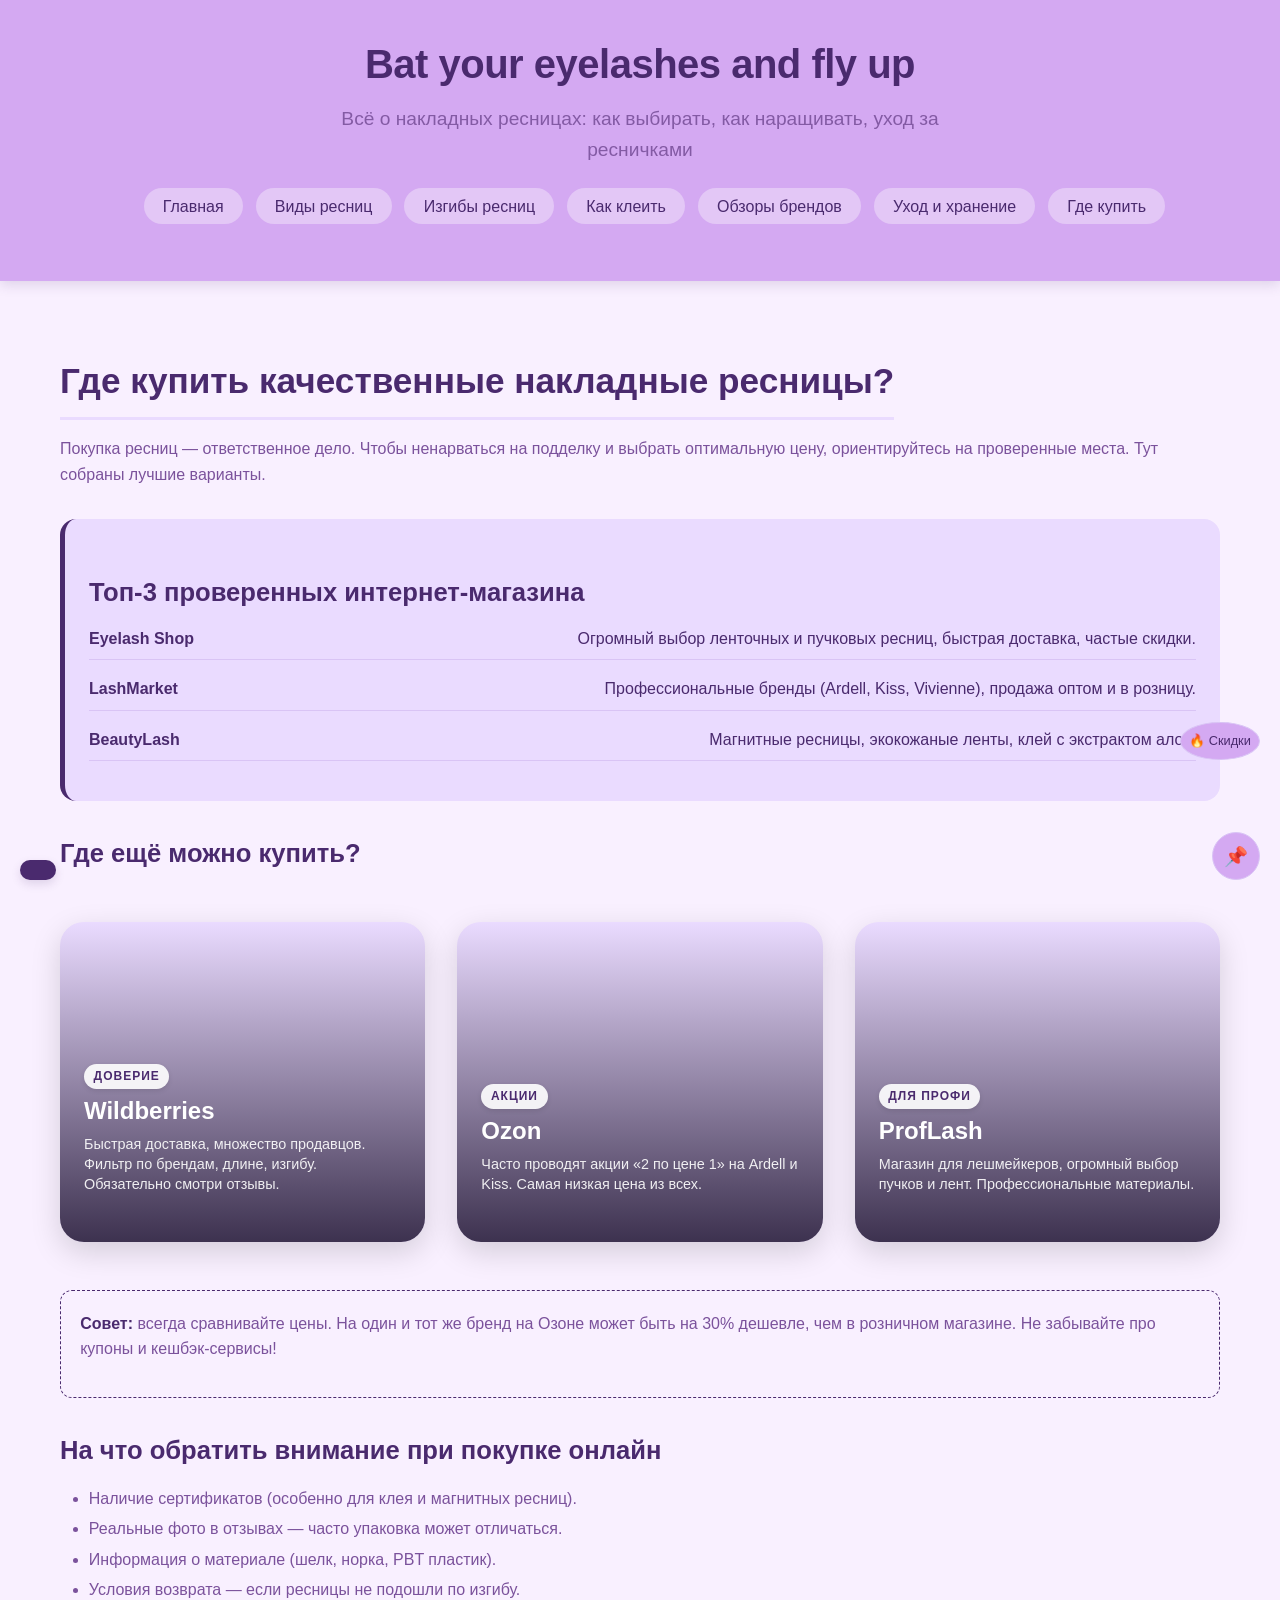
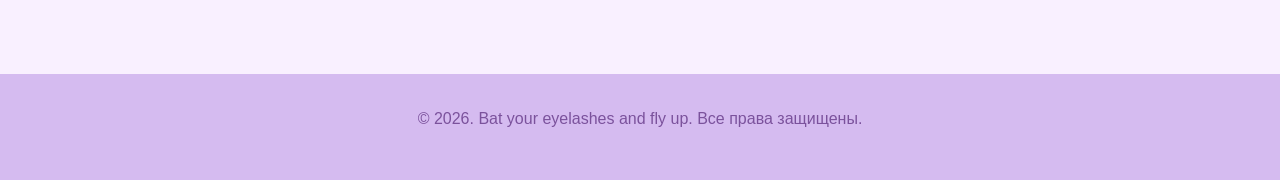
==== commit 1e090ad3: "кнопки перехода убрала" ====
--- a/buy.html
+++ b/buy.html
@@ -53,7 +53,6 @@
             <span class="store-badge">Доверие</span>
             <h4>Wildberries</h4>
             <p>Быстрая доставка, множество продавцов. Фильтр по брендам, длине, изгибу. Обязательно смотри отзывы.</p>
-            <a href="" class="btn btn-small">Перейти →</a>
         </div>
     </article>
 
@@ -62,8 +61,6 @@
             <span class="store-badge">Акции</span>
             <h4>Ozon</h4>
             <p>Часто проводят акции «2 по цене 1» на Ardell и Kiss. Самая низкая цена из всех.</p>
-            <a href="" class="btn btn-small">Перейти →</a>
-
         </div>
     </article>
 
@@ -72,7 +69,6 @@
             <span class="store-badge">Для профи</span>
             <h4>ProfLash</h4>
             <p>Магазин для лешмейкеров, огромный выбор пучков и лент. Профессиональные материалы.</p>
-            <a href="" class="btn btn-small">Перейти →</a>
         </div>
     </article>
 </div>
--- a/style/buy.css
+++ b/style/buy.css
@@ -17,7 +17,7 @@
 body.dark {
   --bg-primary: #2A1F3C;
   --bg-secondary: #3E2F5A;
-  --text-primary: #E0D5F5;
+  --text-primary: #b289fd;
   --text-secondary: #C4B3E0;
   --accent: #A98BD6;
   --accent-hover: #9273C0;
